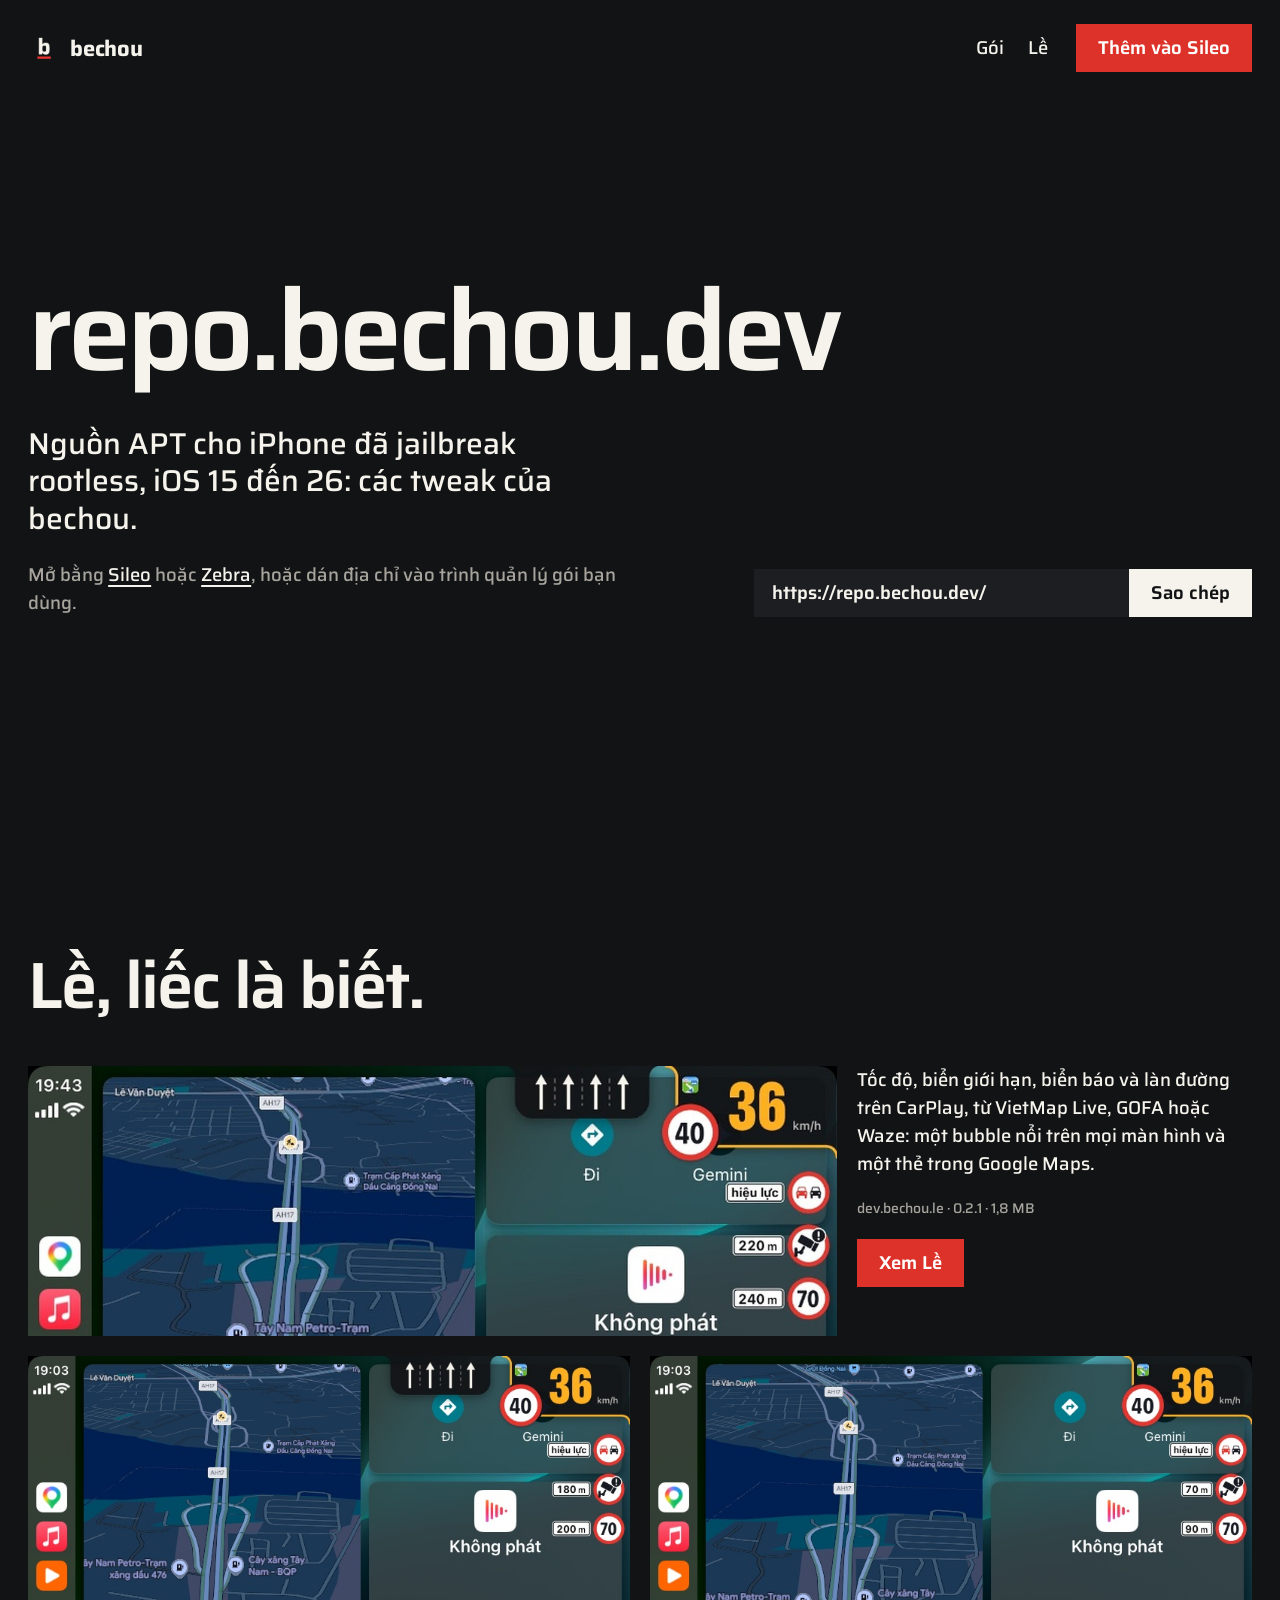
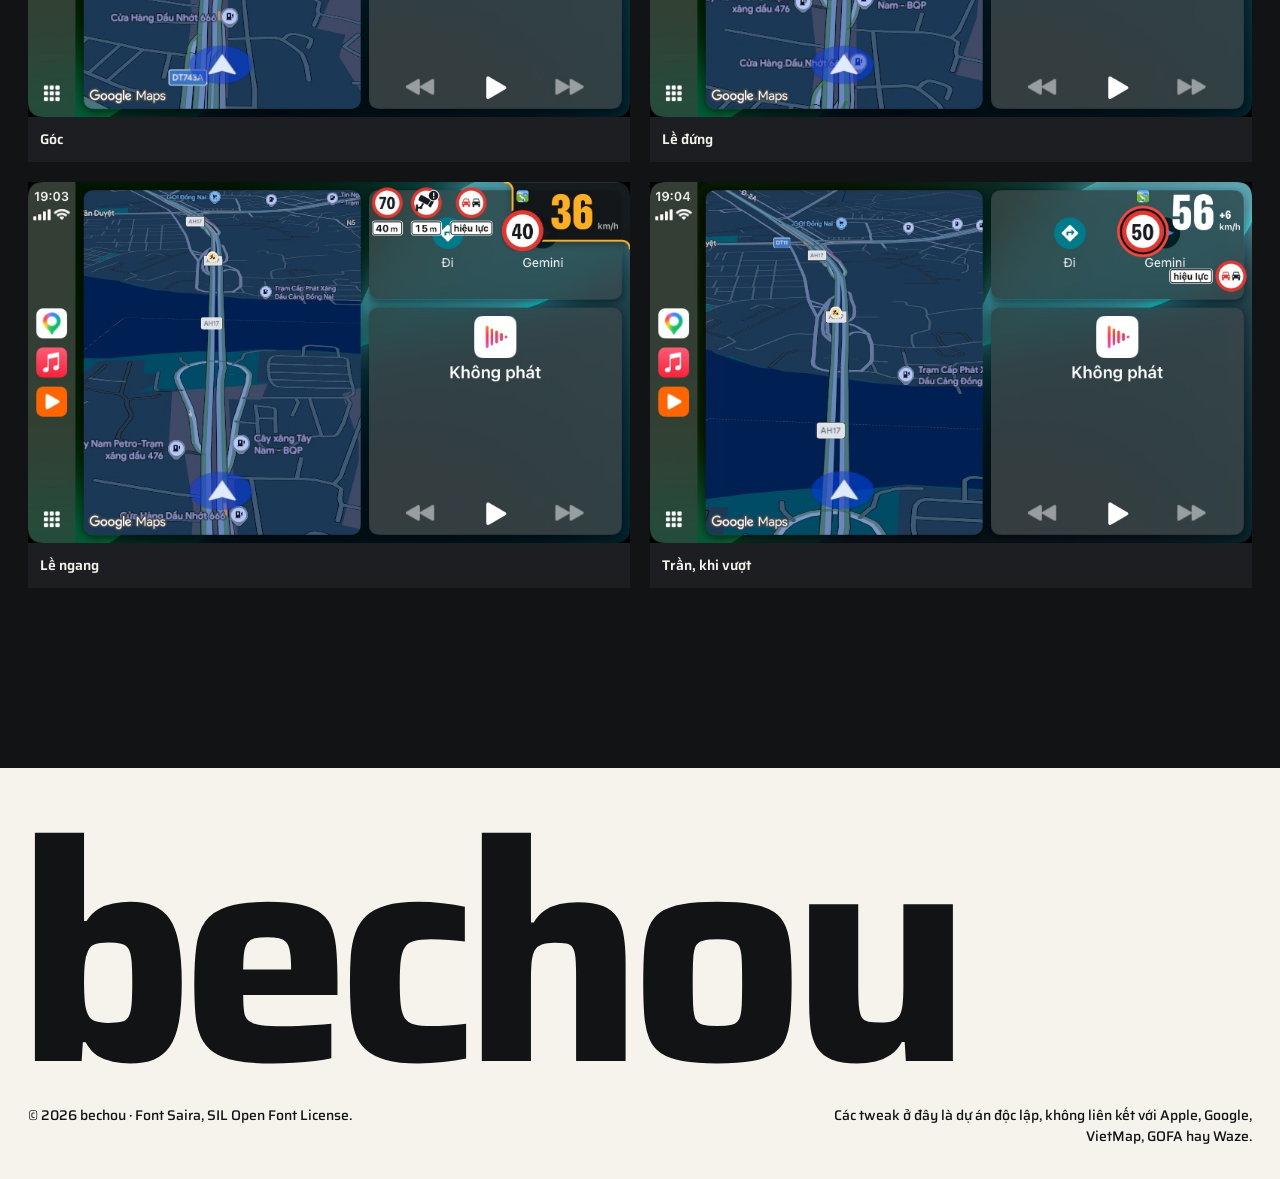
==== index.html @ 70d73064 "feat(le-traffic): redesign Lề's page around real CarPlay captures The page showed every capture at o" ====
<!doctype html>
<html lang="vi">
<head>
<meta charset="utf-8">
<meta name="viewport" content="width=device-width, initial-scale=1, viewport-fit=cover">
<title>repo.bechou.dev · tweak của bechou</title>
<meta name="description" content="Nguồn APT cho iPhone đã jailbreak (rootless, iOS 15 đến 26): các tweak của bechou, bắt đầu với Lề.">
<meta name="theme-color" content="#121315">
<meta property="og:title" content="repo.bechou.dev">
<meta property="og:description" content="Tweak của bechou cho iPhone đã jailbreak rootless.">
<meta property="og:image" content="https://repo.bechou.dev/le-traffic/media/og.jpg">
<link rel="icon" href="assets/repo-favicon.png">
<link rel="apple-touch-icon" href="CydiaIcon.png">
<link rel="stylesheet" href="assets/site.css">
<link rel="stylesheet" href="assets/home.css">
<script>document.documentElement.classList.add('js')</script>
</head>
<body>

<header class="home-hero">
  <nav class="nav" aria-label="Chính">
    <a class="wordmark" href="./"><img src="assets/repo-icon.png" alt="" width="32" height="32">bechou</a>
    <div class="nav__links">
      <a href="#goi">Gói</a>
      <a href="le-traffic/">Lề</a>
    </div>
    <a class="button" data-add-source href="sileo://source/https://repo.bechou.dev/">Thêm vào Sileo</a>
  </nav>
  <div class="home-hero__words grid">
    <h1 class="home-hero__title">repo.bechou.dev</h1>
    <p class="home-hero__lead" data-rise style="--i:1">Nguồn APT cho iPhone đã jailbreak rootless, iOS 15 đến 26: các tweak của bechou.</p>
    <div class="home-hero__source" data-ui data-rise style="--i:2">
      <span class="home-hero__url" id="source-url">https://repo.bechou.dev/</span>
      <button class="button button--quiet" type="button" data-copy="https://repo.bechou.dev/" aria-describedby="source-url">Sao chép</button>
    </div>
    <p class="home-hero__ways" data-rise style="--i:3">Mở bằng <a class="link" data-add-source href="sileo://source/https://repo.bechou.dev/">Sileo</a> hoặc <a class="link" href="zbra://sources/add/https://repo.bechou.dev/">Zebra</a>, hoặc dán địa chỉ vào trình quản lý gói bạn dùng.</p>
  </div>
</header>

<main>
  <section class="package grid" id="goi" aria-labelledby="goi-title">
    <h2 class="package__title" id="goi-title" data-rise>Lề, liếc là biết.</h2>
    <a class="package__picture" href="le-traffic/" data-rise style="--i:1">
      <img src="le-traffic/media/header.jpg" width="1500" height="500" alt="CarPlay thật với Lề cạnh Google Maps: 36 km/h ở đường giới hạn 40, làn phía trước, cấm vượt hiệu lực, camera và biển 70 phía trước.">
    </a>
    <div class="package__text" data-rise style="--i:2">
      <p>Tốc độ, biển giới hạn, biển báo và làn đường trên CarPlay, từ VietMap Live, GOFA hoặc Waze: một bubble nổi trên mọi màn hình và một thẻ trong Google Maps.</p>
      <p class="package__meta">dev.bechou.le · 0.2.1 · 1,8 MB</p>
      <a class="button" href="le-traffic/">Xem Lề</a>
    </div>
    <ul class="package__tiles">
      <li data-rise style="--i:0"><img src="le-traffic/media/shot-goc.jpg" width="800" height="480" loading="lazy" alt="CarPlay thật với bubble của Lề, góc"><span>Góc</span></li>
      <li data-rise style="--i:1"><img src="le-traffic/media/shot-le-dung.jpg" width="800" height="480" loading="lazy" alt="CarPlay thật với bubble của Lề, lề đứng"><span>Lề đứng</span></li>
      <li data-rise style="--i:2"><img src="le-traffic/media/shot-le-ngang.jpg" width="800" height="480" loading="lazy" alt="CarPlay thật với bubble của Lề, lề ngang"><span>Lề ngang</span></li>
      <li data-rise style="--i:3"><img src="le-traffic/media/shot-tran.jpg" width="800" height="480" loading="lazy" alt="CarPlay thật với bubble của Lề, trần, khi vượt"><span>Trần, khi vượt</span></li>
    </ul>
  </section>
</main>

<footer class="home-close">
  <p class="home-close__name" data-rise>bechou</p>
  <div class="home-close__legal">
    <p>© 2026 bechou · Font Saira, SIL Open Font License.</p>
    <p>Các tweak ở đây là dự án độc lập, không liên kết với Apple, Google, VietMap, GOFA hay Waze.</p>
  </div>
</footer>

<script>
(() => {
  document.querySelectorAll('[data-copy]').forEach(button => button.addEventListener('click', async () => {
    try { await navigator.clipboard.writeText(button.dataset.copy); button.textContent = 'Đã chép'; }
    catch { button.textContent = 'Chọn và chép tay'; }
    setTimeout(() => { button.textContent = 'Sao chép'; }, 1800);
  }));
  const parts = document.querySelectorAll('[data-rise]');
  if ('IntersectionObserver' in window) {
    const seen = new IntersectionObserver(entries => entries.forEach(entry => {
      if (entry.isIntersecting) { entry.target.classList.add('is-in'); seen.unobserve(entry.target); }
    }), { rootMargin: '0px 0px -8% 0px' });
    parts.forEach(part => seen.observe(part));
  } else parts.forEach(part => part.classList.add('is-in'));
  if (matchMedia('(prefers-reduced-motion: reduce)').matches)
    document.querySelectorAll('video[autoplay]').forEach(video => { video.removeAttribute('autoplay'); video.pause(); });
  const apple = /iPhone|iPad|iPod/.test(navigator.userAgent) || (navigator.platform === 'MacIntel' && navigator.maxTouchPoints > 1);
  if (!apple) document.querySelectorAll('[data-add-source]').forEach(link => { link.href = '#source-url'; });
})();
</script>
</body>
</html>
---- assets/site.css ----
/* repo.bechou.dev — Lề's identity: asphalt, road paint, Lề red; Saira (SIL OFL). */
@font-face { font-family: "Saira"; src: url("fonts/Saira-Medium.ttf") format("truetype"); font-weight: 500; font-display: swap; }
@font-face { font-family: "Saira"; src: url("fonts/Saira-SemiBold.ttf") format("truetype"); font-weight: 600; font-display: swap; }
@font-face { font-family: "Saira"; src: url("fonts/Saira-Bold.ttf") format("truetype"); font-weight: 700; font-display: swap; }

:root {
  --bg: #121315;          /* asphalt */
  --surface: #1c1e22;
  --ink: #f5f3ec;         /* road paint */
  --muted: #a6a49d;
  --accent: #dc3229;      /* Lề red, a shade deeper so white type on it reads at 4.6:1 */
  --accent-press: #c2281f;
  --accent-ink: #ffffff;
  --paint: #f5f3ec;  --paint-ink: #121315;
  --red: #e4362e;    --red-ink: #000000;
  --blue: #1c5cd6;   --blue-ink: #f5f3ec;
  --amber: #ffb020;  --amber-ink: #121315;

  --s-small: 0.875rem;                                   /* 14px */
  --s-body: clamp(1.0625rem, 1rem + 0.2vw, 1.1875rem);   /* 17–19px */
  --s-lead: clamp(1.375rem, 1rem + 1.1vw, 2.125rem);     /* 22–34px, statements */
  --s-head: clamp(2.25rem, 1.2rem + 3.6vw, 4.25rem);     /* 36–68px */
  --s-display: clamp(3.5rem, 1rem + 7.6vw, 7.75rem);     /* 56–124px */

  --margin: clamp(16px, 2.2vw, 32px);
  --gutter: 20px;
  --gap: clamp(120px, 14vw, 200px);
  --ease: cubic-bezier(.16, 1, .3, 1);
}

*, *::before, *::after { box-sizing: border-box; }
html { -webkit-text-size-adjust: 100%; scroll-behavior: smooth; }
body {
  margin: 0; background: var(--bg); color: var(--ink);
  font: 500 var(--s-body)/1.5 "Saira", system-ui, sans-serif;
  -webkit-font-smoothing: antialiased; text-rendering: optimizeLegibility;
}
img, video { display: block; max-width: 100%; }
a { color: inherit; }
h1, h2, h3, p, ol, ul, dl, dd, figure, blockquote { margin: 0; padding: 0; }
button, input { font: inherit; color: inherit; }
ol, ul { list-style: none; }
::selection { background: var(--accent); color: var(--accent-ink); }
:focus-visible { outline: 3px solid var(--amber); outline-offset: 3px; }
.sr { position: absolute; width: 1px; height: 1px; overflow: hidden; clip: rect(0 0 0 0); white-space: nowrap; }

.grid { display: grid; grid-template-columns: repeat(12, minmax(0, 1fr)); column-gap: var(--gutter); padding-inline: var(--margin); }

/* One button: square corners, one fill. */
.button {
  display: inline-flex; align-items: center; justify-content: center; min-height: 48px; padding: 0 22px;
  background: var(--accent); color: var(--accent-ink); font-weight: 600; font-size: var(--s-body);
  text-decoration: none; border: 0; border-radius: 0; cursor: pointer;
  transition: background-color .18s var(--ease), transform .18s var(--ease);
}
.button:hover { background: var(--accent-press); }
.button:active { transform: translateY(1px) scale(.985); }
.button--ink { background: var(--paint-ink); color: var(--paint); }
.button--ink:hover { background: #2a2c31; }

.link { text-decoration: underline; text-decoration-thickness: 2px; text-underline-offset: .22em; transition: color .18s var(--ease); }
.link:hover { color: var(--amber); }

/* Navigation: wordmark, three links, the action. */
.nav { position: absolute; inset: 0 0 auto 0; z-index: 3; display: flex; align-items: center; gap: 28px; padding: 24px var(--margin); }
.wordmark { display: inline-flex; align-items: center; gap: 10px; font-weight: 700; font-size: 1.375rem; text-decoration: none; letter-spacing: -0.01em; }
.wordmark img { width: 32px; height: 32px; border-radius: 8px; }
.nav__links { display: flex; gap: 24px; margin-left: auto; }
.nav__links a { text-decoration: none; font-size: var(--s-body); transition: color .18s var(--ease); }
.nav__links a:hover { color: var(--amber); }

/* Section entrances: heading, then text, then picture. Content stays visible without script. */
.js [data-rise] { opacity: 0; transform: translateY(24px); transition: opacity .7s var(--ease), transform .7s var(--ease); transition-delay: calc(var(--i, 0) * 80ms); }
.js [data-rise].is-in { opacity: 1; transform: none; }

@media (max-width: 720px) {
  .nav { gap: 16px; padding: 16px var(--margin); }
  .nav__links { display: none; }
  .nav .button { margin-left: auto; min-height: 44px; padding: 0 16px; }
}
@media (prefers-reduced-motion: reduce) {
  html { scroll-behavior: auto; }
  *, *::before, *::after { transition-duration: .01ms !important; animation-duration: .01ms !important; animation-iteration-count: 1 !important; }
  .js [data-rise] { opacity: 1; transform: none; }
}
---- assets/home.css ----
/* repo.bechou.dev's home: the source's address first, then the packages. */
.home-hero { position: relative; min-height: 86svh; display: flex; align-items: center; padding-top: 120px; }
.home-hero__words { width: 100%; row-gap: 0; }
.home-hero__title {
  grid-column: 1 / -1; font-size: var(--s-display); font-weight: 600; line-height: .95; letter-spacing: -0.035em;
  overflow-wrap: anywhere;
}
.js .home-hero__title { animation: home-rise .9s var(--ease) both; }
@keyframes home-rise { from { opacity: 0; transform: translateY(.3em); } to { opacity: 1; transform: none; } }
.home-hero__lead { grid-column: 1 / 8; margin-top: 40px; font-size: var(--s-lead); line-height: 1.25; max-width: 30ch; }
.home-hero__source {
  grid-column: 8 / 13; grid-row: 2 / 4; align-self: end; display: flex; align-items: stretch; margin-top: 40px;
  background: var(--surface);
}
.home-hero__url { flex: 1; display: flex; align-items: center; padding: 0 18px; font-weight: 600; font-size: var(--s-body); overflow-wrap: anywhere; user-select: all; }
.button--quiet { background: var(--paint); color: var(--paint-ink); }
.button--quiet:hover { background: #e3e0d6; }
.home-hero__ways { grid-column: 1 / 8; margin-top: 24px; color: var(--muted); max-width: 52ch; }
.home-hero__ways .link { color: var(--ink); }

.package { padding-block: var(--gap); row-gap: 0; }
.package__title { grid-column: 1 / -1; font-size: var(--s-head); font-weight: 600; line-height: 1; letter-spacing: -0.03em; margin-bottom: 48px; }
.package__picture { grid-column: 1 / 9; display: block; overflow: hidden; }
.package__picture img { width: 100%; height: auto; transition: transform .6s var(--ease); }
.package__picture:hover img { transform: scale(1.03); }
.package__text { grid-column: 9 / 13; display: grid; gap: 20px; align-content: start; justify-items: start; }
.package__meta { color: var(--muted); font-size: var(--s-small); }
.package__tiles { grid-column: 1 / -1; display: grid; grid-template-columns: repeat(2, minmax(0, 1fr)); gap: 20px; margin-top: 20px; }
.package__tiles img { width: 100%; height: auto; aspect-ratio: 5 / 3; object-fit: cover; }
.package__tiles li { transition: transform .25s var(--ease); }
.package__tiles li:hover { transform: translateY(-4px); }
.package__tiles span { display: block; padding: 12px; background: var(--surface); font-size: var(--s-small); font-weight: 600; }

.home-close { position: relative; overflow: hidden; background: var(--paint); color: var(--paint-ink); padding-top: 64px; }
.home-close__name { font-weight: 700; font-size: 24vw; line-height: .8; letter-spacing: -0.05em; padding-left: calc(var(--margin) - .04em); white-space: nowrap; }
.home-close__legal { display: flex; justify-content: space-between; gap: 24px; padding: 28px var(--margin) 32px; font-size: var(--s-small); }
.home-close__legal p:last-child { text-align: right; max-width: 52ch; }

@media (max-width: 860px) {
  .home-hero__lead, .home-hero__ways, .home-hero__source { grid-column: 1 / -1; }
  .home-hero__source { grid-row: auto; }
  .package__picture, .package__text { grid-column: 1 / -1; }
  .package__text { margin-top: 24px; }
  .package__tiles { grid-template-columns: 1fr; margin-top: 32px; }
}
@media (max-width: 720px) {
  .home-hero { min-height: 0; padding-block: 112px 64px; }
  .home-hero__title { font-size: 12.4vw; }
  .home-hero__lead { font-size: 1.375rem; }
  .home-hero__source { flex-direction: column; }
  .home-hero__url { padding: 14px 16px; }
  .home-close__legal { flex-direction: column; gap: 8px; }
  .home-close__legal p:last-child { text-align: left; }
}
@media (prefers-reduced-motion: reduce) { .js .home-hero__title { animation: none; } }
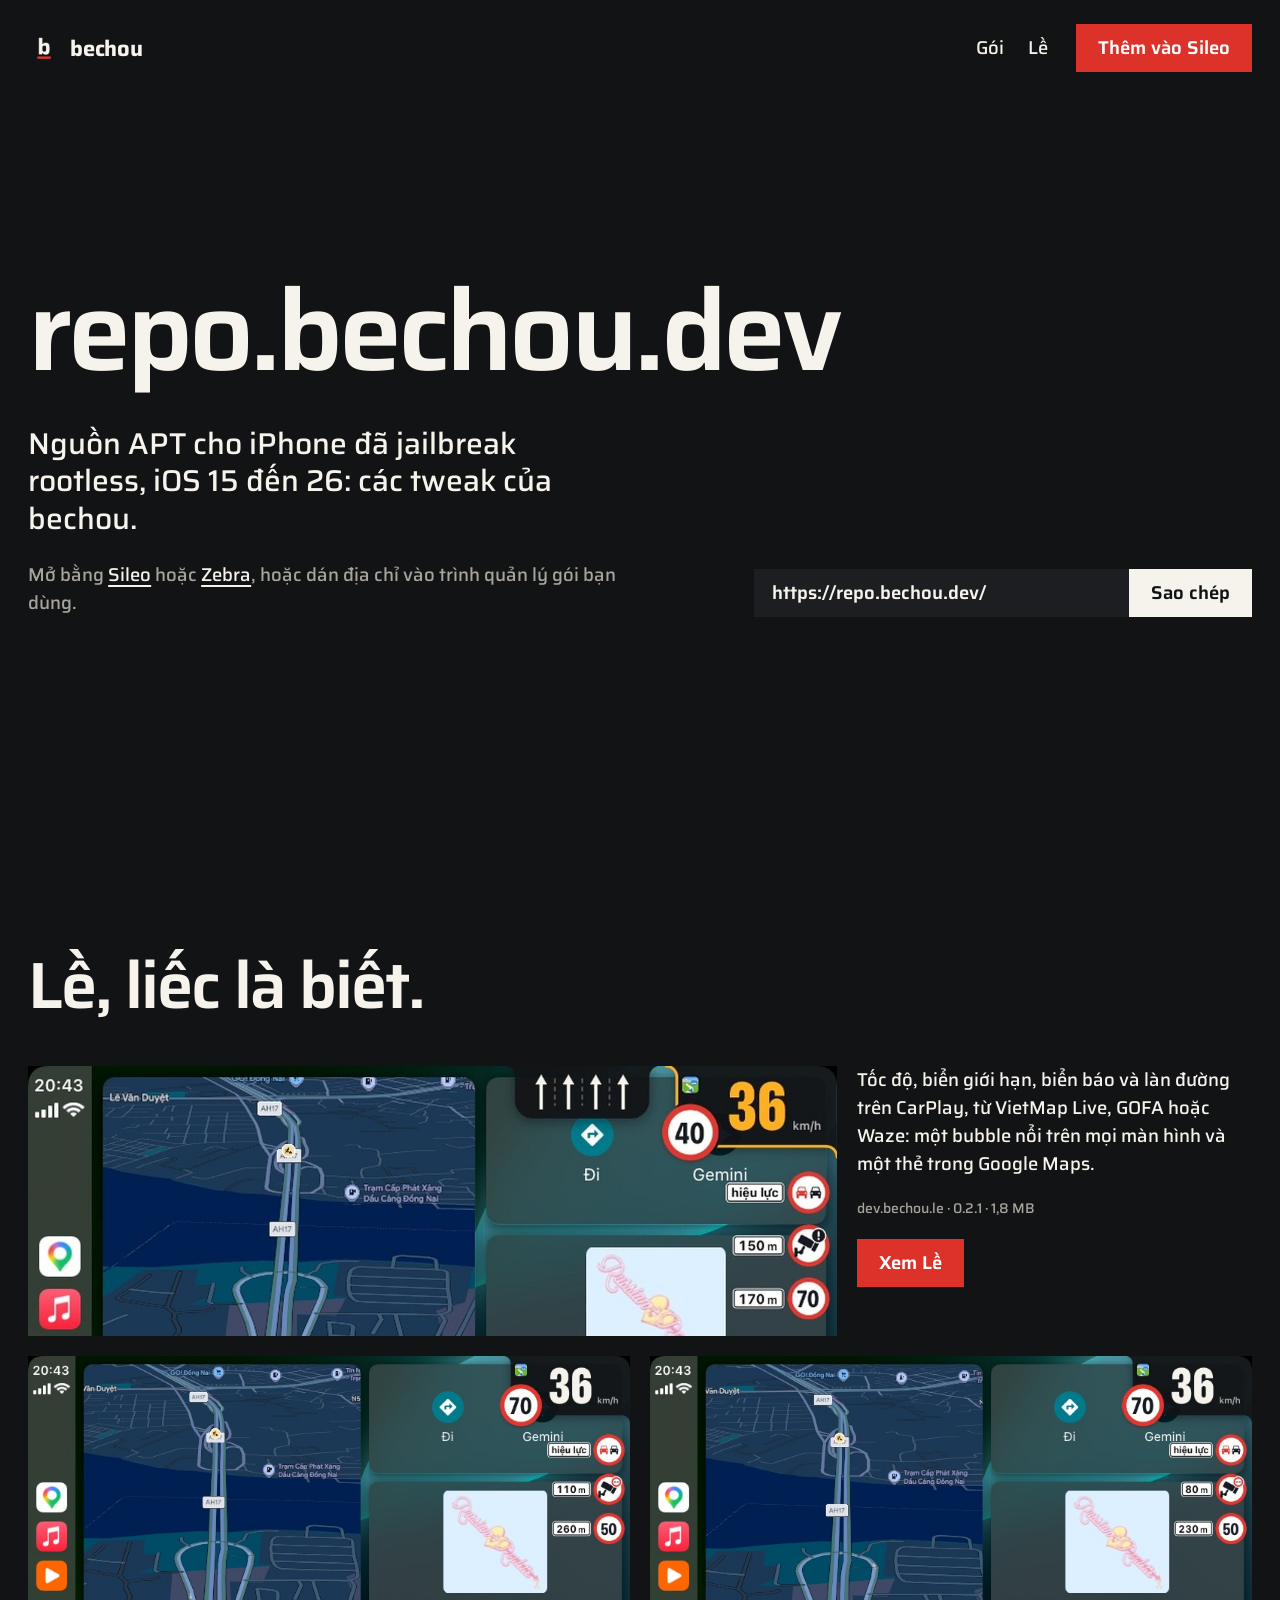
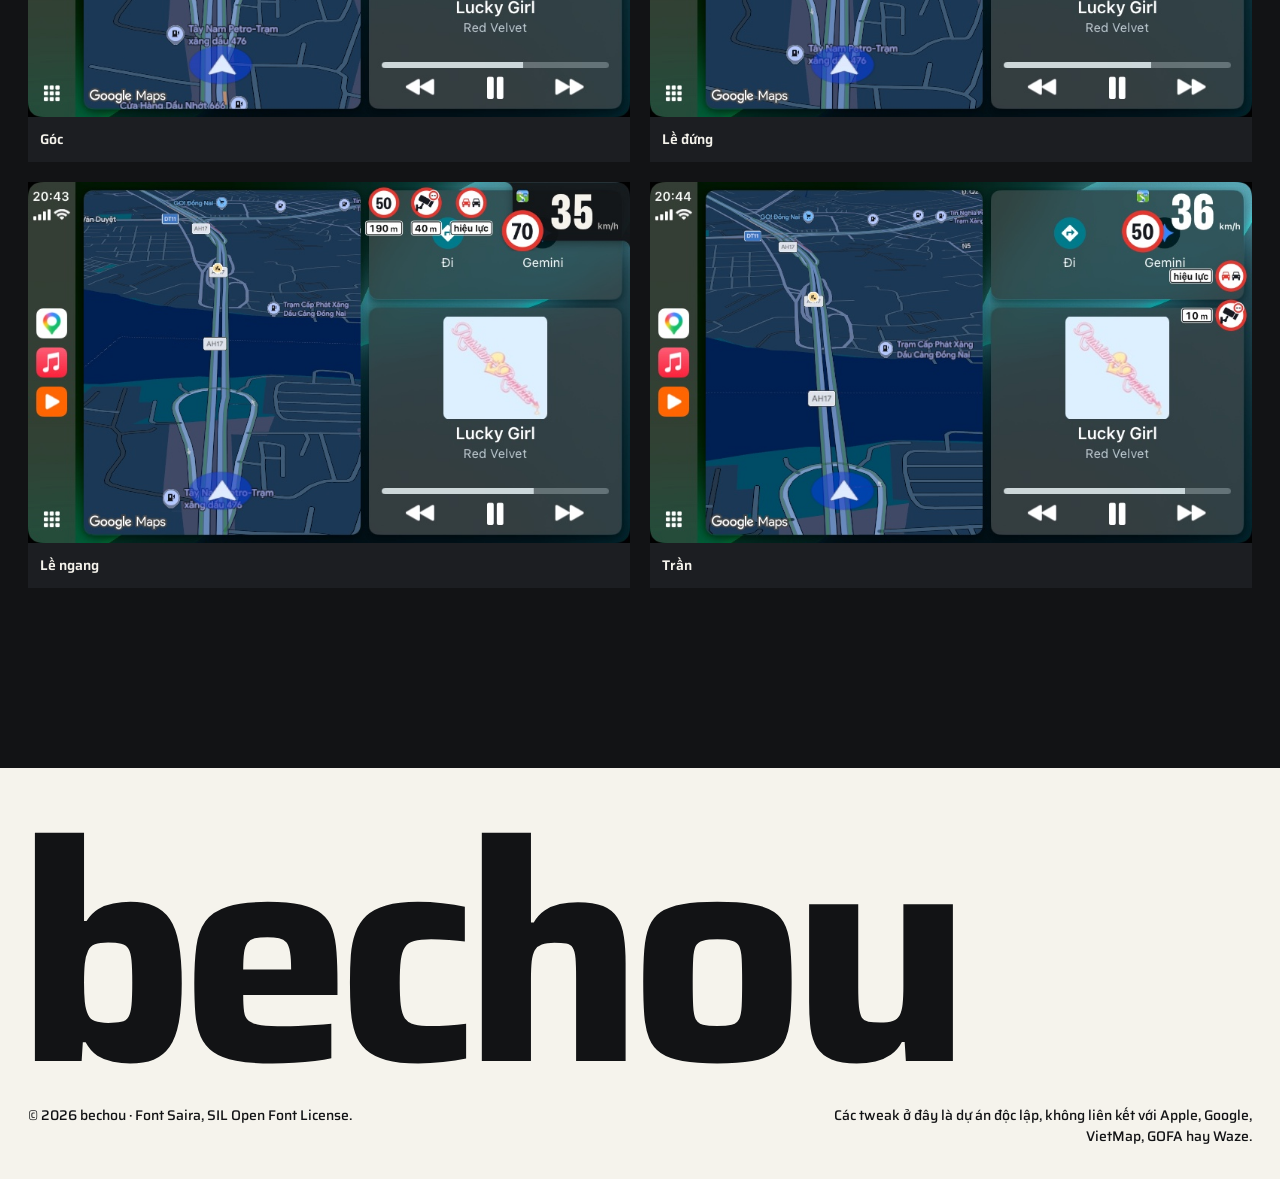
==== commit 670e467b: "feat(le-traffic): re-capture CarPlay with music playing and show the steps on an iPhone The intro cl" ====
--- a/index.html
+++ b/index.html
@@ -52,7 +52,7 @@
       <li data-rise style="--i:0"><img src="le-traffic/media/shot-goc.jpg" width="800" height="480" loading="lazy" alt="CarPlay thật với bubble của Lề, góc"><span>Góc</span></li>
       <li data-rise style="--i:1"><img src="le-traffic/media/shot-le-dung.jpg" width="800" height="480" loading="lazy" alt="CarPlay thật với bubble của Lề, lề đứng"><span>Lề đứng</span></li>
       <li data-rise style="--i:2"><img src="le-traffic/media/shot-le-ngang.jpg" width="800" height="480" loading="lazy" alt="CarPlay thật với bubble của Lề, lề ngang"><span>Lề ngang</span></li>
-      <li data-rise style="--i:3"><img src="le-traffic/media/shot-tran.jpg" width="800" height="480" loading="lazy" alt="CarPlay thật với bubble của Lề, trần, khi vượt"><span>Trần, khi vượt</span></li>
+      <li data-rise style="--i:3"><img src="le-traffic/media/shot-tran.jpg" width="800" height="480" loading="lazy" alt="CarPlay thật với bubble của Lề, chất liệu trần"><span>Trần</span></li>
     </ul>
   </section>
 </main>
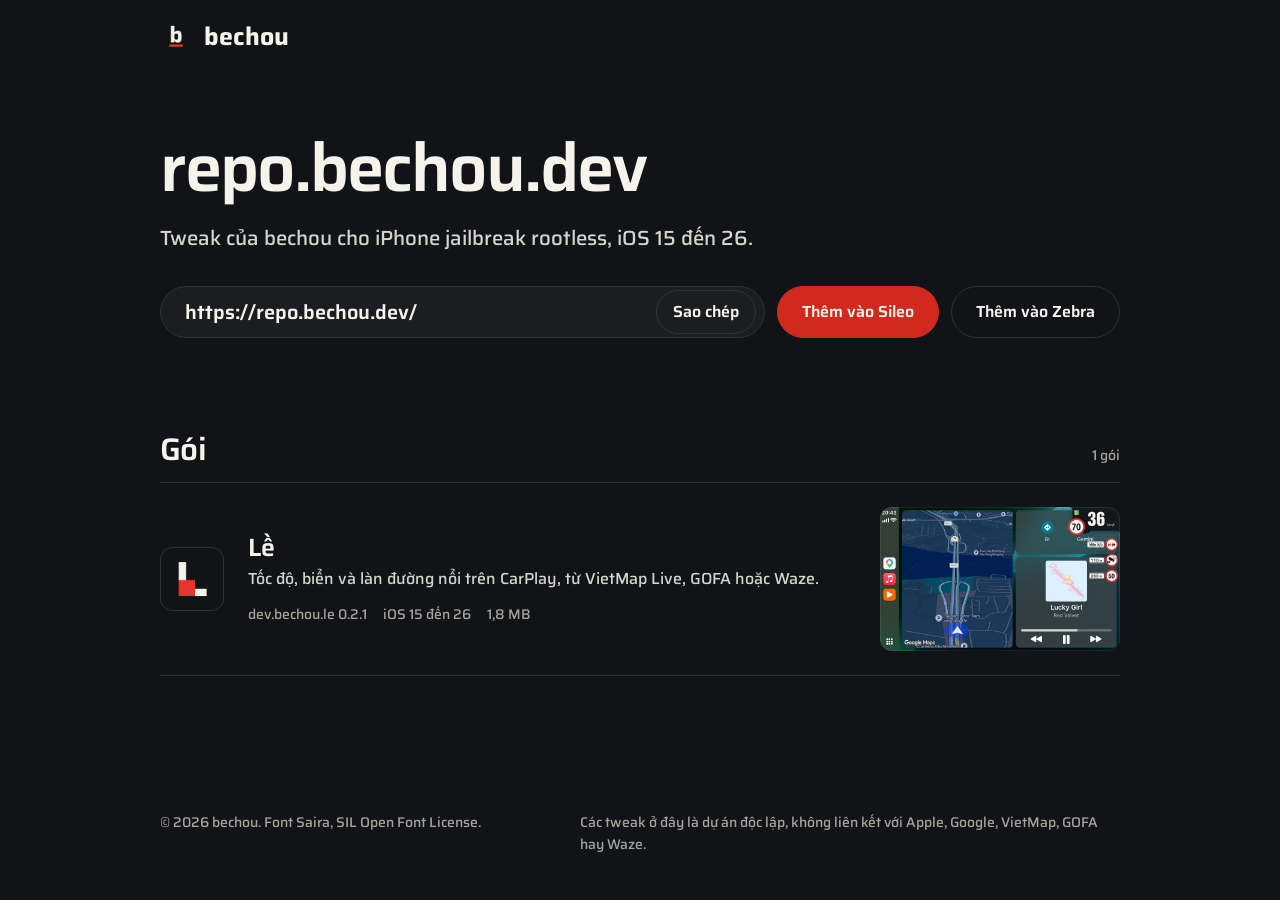
==== commit 5354a8ea: "feat(home): a compact repository page with one row per package The home now fits one screen: the sou" ====
--- a/index.html
+++ b/index.html
@@ -3,64 +3,72 @@
 <head>
 <meta charset="utf-8">
 <meta name="viewport" content="width=device-width, initial-scale=1, viewport-fit=cover">
-<title>repo.bechou.dev · tweak của bechou</title>
+<title>repo.bechou.dev: tweak của bechou</title>
 <meta name="description" content="Nguồn APT cho iPhone đã jailbreak (rootless, iOS 15 đến 26): các tweak của bechou, bắt đầu với Lề.">
-<meta name="theme-color" content="#121315">
+<meta name="theme-color" content="#111317">
 <meta property="og:title" content="repo.bechou.dev">
 <meta property="og:description" content="Tweak của bechou cho iPhone đã jailbreak rootless.">
-<meta property="og:image" content="https://repo.bechou.dev/le-traffic/media/og.jpg">
+<meta property="og:image" content="https://repo.bechou.dev/assets/og.jpg">
+<meta property="og:url" content="https://repo.bechou.dev/">
 <link rel="icon" href="assets/repo-favicon.png">
 <link rel="apple-touch-icon" href="CydiaIcon.png">
-<link rel="stylesheet" href="assets/site.css">
+<link rel="preload" href="assets/fonts/Saira-SemiBold.ttf" as="font" type="font/ttf" crossorigin>
 <link rel="stylesheet" href="assets/home.css">
 <script>document.documentElement.classList.add('js')</script>
 </head>
-<body>
+<body class="home">
+<a class="skip" href="#goi">Bỏ qua tới danh sách gói</a>
 
-<header class="home-hero">
-  <nav class="nav" aria-label="Chính">
+<header class="top">
+  <div class="container">
     <a class="wordmark" href="./"><img src="assets/repo-icon.png" alt="" width="32" height="32">bechou</a>
-    <div class="nav__links">
-      <a href="#goi">Gói</a>
-      <a href="le-traffic/">Lề</a>
-    </div>
-    <a class="button" data-add-source href="sileo://source/https://repo.bechou.dev/">Thêm vào Sileo</a>
-  </nav>
-  <div class="home-hero__words grid">
-    <h1 class="home-hero__title">repo.bechou.dev</h1>
-    <p class="home-hero__lead" data-rise style="--i:1">Nguồn APT cho iPhone đã jailbreak rootless, iOS 15 đến 26: các tweak của bechou.</p>
-    <div class="home-hero__source" data-ui data-rise style="--i:2">
-      <span class="home-hero__url" id="source-url">https://repo.bechou.dev/</span>
-      <button class="button button--quiet" type="button" data-copy="https://repo.bechou.dev/" aria-describedby="source-url">Sao chép</button>
-    </div>
-    <p class="home-hero__ways" data-rise style="--i:3">Mở bằng <a class="link" data-add-source href="sileo://source/https://repo.bechou.dev/">Sileo</a> hoặc <a class="link" href="zbra://sources/add/https://repo.bechou.dev/">Zebra</a>, hoặc dán địa chỉ vào trình quản lý gói bạn dùng.</p>
   </div>
 </header>
 
 <main>
-  <section class="package grid" id="goi" aria-labelledby="goi-title">
-    <h2 class="package__title" id="goi-title" data-rise>Lề, liếc là biết.</h2>
-    <a class="package__picture" href="le-traffic/" data-rise style="--i:1">
-      <img src="le-traffic/media/header.jpg" width="1500" height="500" alt="CarPlay thật với Lề cạnh Google Maps: 36 km/h ở đường giới hạn 40, làn phía trước, cấm vượt hiệu lực, camera và biển 70 phía trước.">
-    </a>
-    <div class="package__text" data-rise style="--i:2">
-      <p>Tốc độ, biển giới hạn, biển báo và làn đường trên CarPlay, từ VietMap Live, GOFA hoặc Waze: một bubble nổi trên mọi màn hình và một thẻ trong Google Maps.</p>
-      <p class="package__meta">dev.bechou.le · 0.2.1 · 1,8 MB</p>
-      <a class="button" href="le-traffic/">Xem Lề</a>
+  <section class="source container" aria-labelledby="source-title">
+    <h1 id="source-title">repo.bechou.dev</h1>
+    <p class="lead">Tweak của bechou cho iPhone jailbreak rootless, iOS 15 đến 26.</p>
+    <div class="address" id="nguon">
+      <div class="address__url">
+        <code id="source-url">https://repo.bechou.dev/</code>
+        <button class="btn btn--quiet" type="button" data-copy="https://repo.bechou.dev/" aria-describedby="source-url">Sao chép</button>
+      </div>
+      <div class="address__add">
+        <a class="btn" data-add-source href="sileo://source/https://repo.bechou.dev/">Thêm vào Sileo</a>
+        <a class="btn btn--quiet" data-add-source href="zbra://sources/add/https://repo.bechou.dev/">Thêm vào Zebra</a>
+      </div>
     </div>
-    <ul class="package__tiles">
-      <li data-rise style="--i:0"><img src="le-traffic/media/shot-goc.jpg" width="800" height="480" loading="lazy" alt="CarPlay thật với bubble của Lề, góc"><span>Góc</span></li>
-      <li data-rise style="--i:1"><img src="le-traffic/media/shot-le-dung.jpg" width="800" height="480" loading="lazy" alt="CarPlay thật với bubble của Lề, lề đứng"><span>Lề đứng</span></li>
-      <li data-rise style="--i:2"><img src="le-traffic/media/shot-le-ngang.jpg" width="800" height="480" loading="lazy" alt="CarPlay thật với bubble của Lề, lề ngang"><span>Lề ngang</span></li>
-      <li data-rise style="--i:3"><img src="le-traffic/media/shot-tran.jpg" width="800" height="480" loading="lazy" alt="CarPlay thật với bubble của Lề, chất liệu trần"><span>Trần</span></li>
+  </section>
+
+  <section class="packages container" id="goi" aria-labelledby="goi-title">
+    <div class="packages__head">
+      <h2 id="goi-title">Gói</h2>
+      <p class="packages__count">1 gói</p>
+    </div>
+    <ul class="pkg-list">
+      <li class="pkg">
+        <a class="pkg__link" href="le-traffic/">
+          <img class="pkg__icon" src="le-traffic/media/icon.png" alt="" width="64" height="64">
+          <div class="pkg__text">
+            <h3 class="pkg__name">Lề</h3>
+            <p class="pkg__line">Tốc độ, biển và làn đường nổi trên CarPlay, từ VietMap Live, GOFA hoặc Waze.</p>
+            <ul class="pkg__meta">
+              <li>dev.bechou.le 0.2.1</li>
+              <li>iOS 15 đến 26</li>
+              <li>1,8 MB</li>
+            </ul>
+          </div>
+          <img class="pkg__shot" src="le-traffic/media/shot-goc.jpg" width="800" height="480" loading="lazy" alt="CarPlay thật với Lề cạnh Google Maps: 36 km/h ở đường 70, cấm vượt hiệu lực, camera và biển 50 phía trước.">
+        </a>
+      </li>
     </ul>
   </section>
 </main>
 
-<footer class="home-close">
-  <p class="home-close__name" data-rise>bechou</p>
-  <div class="home-close__legal">
-    <p>© 2026 bechou · Font Saira, SIL Open Font License.</p>
+<footer class="foot">
+  <div class="container">
+    <p>© 2026 bechou. Font Saira, SIL Open Font License.</p>
     <p>Các tweak ở đây là dự án độc lập, không liên kết với Apple, Google, VietMap, GOFA hay Waze.</p>
   </div>
 </footer>
@@ -72,17 +80,9 @@
     catch { button.textContent = 'Chọn và chép tay'; }
     setTimeout(() => { button.textContent = 'Sao chép'; }, 1800);
   }));
-  const parts = document.querySelectorAll('[data-rise]');
-  if ('IntersectionObserver' in window) {
-    const seen = new IntersectionObserver(entries => entries.forEach(entry => {
-      if (entry.isIntersecting) { entry.target.classList.add('is-in'); seen.unobserve(entry.target); }
-    }), { rootMargin: '0px 0px -8% 0px' });
-    parts.forEach(part => seen.observe(part));
-  } else parts.forEach(part => part.classList.add('is-in'));
-  if (matchMedia('(prefers-reduced-motion: reduce)').matches)
-    document.querySelectorAll('video[autoplay]').forEach(video => { video.removeAttribute('autoplay'); video.pause(); });
+  // Sileo and Zebra open their links only on an iPhone or iPad; elsewhere the link points at the address.
   const apple = /iPhone|iPad|iPod/.test(navigator.userAgent) || (navigator.platform === 'MacIntel' && navigator.maxTouchPoints > 1);
-  if (!apple) document.querySelectorAll('[data-add-source]').forEach(link => { link.href = '#source-url'; });
+  if (!apple) document.querySelectorAll('[data-add-source]').forEach(link => { link.href = '#nguon'; });
 })();
 </script>
 </body>
--- a/assets/home.css
+++ b/assets/home.css
@@ -1,55 +1,89 @@
-/* repo.bechou.dev's home: the source's address first, then the packages. */
-.home-hero { position: relative; min-height: 86svh; display: flex; align-items: center; padding-top: 120px; }
-.home-hero__words { width: 100%; row-gap: 0; }
-.home-hero__title {
-  grid-column: 1 / -1; font-size: var(--s-display); font-weight: 600; line-height: .95; letter-spacing: -0.035em;
-  overflow-wrap: anywhere;
+/* repo.bechou.dev's home: the source's address and how to add it, then one row per package.
+ * A new package is one more <li class="pkg"> in index.html; nothing here needs to change. */
+@import url("./tokens.css");
+@import url("./base.css");
+
+body { font-weight: 500; }
+h1, h2, h3 { color: var(--color-ink); }
+.home { --container: 68rem; }
+
+/* Controls: one filled primary, a quiet secondary, all eight states. */
+.btn {
+  display: inline-flex; align-items: center; justify-content: center; min-height: 48px; padding: 0 var(--space-lg);
+  border: 1px solid var(--color-accent); border-radius: var(--radius-pill); background: var(--color-accent); color: var(--color-accent-ink);
+  font: 600 var(--text-md)/1 var(--font-body); white-space: nowrap; text-decoration: none; cursor: pointer;
+  transition: background-color var(--dur-short) var(--ease-out), transform var(--dur-micro) var(--ease-out);
 }
-.js .home-hero__title { animation: home-rise .9s var(--ease) both; }
-@keyframes home-rise { from { opacity: 0; transform: translateY(.3em); } to { opacity: 1; transform: none; } }
-.home-hero__lead { grid-column: 1 / 8; margin-top: 40px; font-size: var(--s-lead); line-height: 1.25; max-width: 30ch; }
-.home-hero__source {
-  grid-column: 8 / 13; grid-row: 2 / 4; align-self: end; display: flex; align-items: stretch; margin-top: 40px;
-  background: var(--surface);
+.btn:hover { background: var(--color-accent-2); }
+.btn:active { transform: translateY(1px); }
+.btn:focus-visible { outline: 2px solid var(--color-focus); outline-offset: 2px; }
+.btn--quiet { background: transparent; color: var(--color-ink); border-color: var(--color-rule); }
+.btn--quiet:hover { background: var(--color-paper-2); }
+.link { color: var(--color-ink); text-decoration: underline; text-decoration-thickness: 1px; text-underline-offset: 0.18em; transition: color var(--dur-short) var(--ease-out); }
+.link:hover { color: var(--color-ink-2); }
+.link:focus-visible { outline: 2px solid var(--color-focus); outline-offset: 2px; }
+.skip { position: absolute; left: var(--space-md); top: calc(-1 * var(--space-3xl)); z-index: var(--z-toast); padding: var(--space-xs) var(--space-md); background: var(--color-ink); color: var(--color-paper); }
+.skip:focus-visible { top: var(--space-md); }
+
+/* Top: the mark alone. */
+.top .container { display: flex; align-items: center; min-height: 72px; }
+.wordmark { display: inline-flex; align-items: center; gap: var(--space-sm); font: 700 var(--text-xl)/1 var(--font-display); text-decoration: none; color: var(--color-ink); }
+.wordmark img { width: 32px; height: 32px; border-radius: var(--space-xs); }
+.wordmark:focus-visible { outline: 2px solid var(--color-focus); outline-offset: 4px; }
+
+/* The source: its name, one sentence, the address to copy and the two package managers. */
+.source { padding-block: var(--space-2xl) var(--space-3xl); display: grid; gap: var(--space-lg); justify-items: start; }
+.source h1 { font-size: clamp(2.5rem, 4vw + 1rem, 4.5rem); line-height: 0.95; letter-spacing: -0.03em; max-width: none; }
+.source .lead { color: var(--color-ink-2); }
+.address { display: flex; flex-wrap: wrap; align-items: stretch; gap: var(--space-sm); width: 100%; margin-top: var(--space-xs); }
+.address__url {
+  flex: 1 1 18rem; display: flex; align-items: center; justify-content: space-between; gap: var(--space-sm); min-height: 52px;
+  padding: 0 var(--space-xs) 0 var(--space-lg); border: 1px solid var(--color-rule); border-radius: var(--radius-pill); background: var(--color-paper-2);
 }
-.home-hero__url { flex: 1; display: flex; align-items: center; padding: 0 18px; font-weight: 600; font-size: var(--s-body); overflow-wrap: anywhere; user-select: all; }
-.button--quiet { background: var(--paint); color: var(--paint-ink); }
-.button--quiet:hover { background: #e3e0d6; }
-.home-hero__ways { grid-column: 1 / 8; margin-top: 24px; color: var(--muted); max-width: 52ch; }
-.home-hero__ways .link { color: var(--ink); }
+.address__url code { font: 600 var(--text-lg)/1 var(--font-body); color: var(--color-ink); overflow-wrap: anywhere; user-select: all; }
+.address__url .btn { min-height: 44px; padding: 0 var(--space-md); }
+.address__add { display: flex; flex-wrap: wrap; gap: var(--space-sm); }
+.address__add .btn { min-height: 52px; }
 
-.package { padding-block: var(--gap); row-gap: 0; }
-.package__title { grid-column: 1 / -1; font-size: var(--s-head); font-weight: 600; line-height: 1; letter-spacing: -0.03em; margin-bottom: 48px; }
-.package__picture { grid-column: 1 / 9; display: block; overflow: hidden; }
-.package__picture img { width: 100%; height: auto; transition: transform .6s var(--ease); }
-.package__picture:hover img { transform: scale(1.03); }
-.package__text { grid-column: 9 / 13; display: grid; gap: 20px; align-content: start; justify-items: start; }
-.package__meta { color: var(--muted); font-size: var(--s-small); }
-.package__tiles { grid-column: 1 / -1; display: grid; grid-template-columns: repeat(2, minmax(0, 1fr)); gap: 20px; margin-top: 20px; }
-.package__tiles img { width: 100%; height: auto; aspect-ratio: 5 / 3; object-fit: cover; }
-.package__tiles li { transition: transform .25s var(--ease); }
-.package__tiles li:hover { transform: translateY(-4px); }
-.package__tiles span { display: block; padding: 12px; background: var(--surface); font-size: var(--s-small); font-weight: 600; }
+/* Packages: one row each, the whole row a link to the package's page. */
+.packages { padding-bottom: var(--space-3xl); }
+.packages__head { display: flex; align-items: baseline; justify-content: space-between; gap: var(--space-md); padding-bottom: var(--space-md); border-bottom: 1px solid var(--color-rule); }
+.packages__head h2 { font-size: var(--text-2xl); }
+.packages__count { color: var(--color-muted); font-size: var(--text-sm); }
+.pkg-list { list-style: none; margin: 0; padding: 0; }
+.pkg { border-bottom: 1px solid var(--color-rule); }
+.pkg__link {
+  display: grid; grid-template-columns: 64px minmax(0, 1fr) minmax(0, 15rem); align-items: center; gap: var(--space-lg);
+  padding-block: var(--space-lg); color: inherit; text-decoration: none; border-radius: var(--radius-card);
+  transition: background-color var(--dur-short) var(--ease-out);
+}
+.pkg__link:hover { background: var(--color-paper-2); }
+.pkg__link:active { background: var(--color-paper-3); }
+.pkg__link:focus-visible { outline: 2px solid var(--color-focus); outline-offset: 2px; }
+.pkg__icon { width: 64px; height: 64px; border-radius: var(--radius-card); outline: 1px solid color-mix(in oklab, var(--color-ink) 14%, transparent); outline-offset: -1px; }
+.pkg__text { display: grid; gap: var(--space-2xs); }
+.pkg__name { font-size: var(--text-xl); }
+.pkg__line { color: var(--color-ink-2); }
+.pkg__meta { display: flex; flex-wrap: wrap; gap: var(--space-2xs) var(--space-md); margin: var(--space-xs) 0 0; padding: 0; list-style: none; color: var(--color-muted); font-size: var(--text-sm); }
+.pkg__shot { width: 100%; height: auto; aspect-ratio: 5 / 3; border-radius: var(--radius-card); outline: 1px solid color-mix(in oklab, var(--color-ink) 8%, transparent); outline-offset: -1px; }
 
-.home-close { position: relative; overflow: hidden; background: var(--paint); color: var(--paint-ink); padding-top: 64px; }
-.home-close__name { font-weight: 700; font-size: 24vw; line-height: .8; letter-spacing: -0.05em; padding-left: calc(var(--margin) - .04em); white-space: nowrap; }
-.home-close__legal { display: flex; justify-content: space-between; gap: 24px; padding: 28px var(--margin) 32px; font-size: var(--s-small); }
-.home-close__legal p:last-child { text-align: right; max-width: 52ch; }
+/* Foot: the legal lines. */
+.foot { padding-block: var(--space-xl); color: var(--color-muted); font-size: var(--text-sm); }
+.foot .container { display: flex; flex-wrap: wrap; justify-content: space-between; gap: var(--space-xs) var(--space-xl); }
+.foot p { max-width: 60ch; }
 
-@media (max-width: 860px) {
-  .home-hero__lead, .home-hero__ways, .home-hero__source { grid-column: 1 / -1; }
-  .home-hero__source { grid-row: auto; }
-  .package__picture, .package__text { grid-column: 1 / -1; }
-  .package__text { margin-top: 24px; }
-  .package__tiles { grid-template-columns: 1fr; margin-top: 32px; }
+@media (min-width: 60rem) {
+  .pkg__link { padding-inline: var(--space-md); margin-inline: calc(-1 * var(--space-md)); }
 }
-@media (max-width: 720px) {
-  .home-hero { min-height: 0; padding-block: 112px 64px; }
-  .home-hero__title { font-size: 12.4vw; }
-  .home-hero__lead { font-size: 1.375rem; }
-  .home-hero__source { flex-direction: column; }
-  .home-hero__url { padding: 14px 16px; }
-  .home-close__legal { flex-direction: column; gap: 8px; }
-  .home-close__legal p:last-child { text-align: left; }
+@media (max-width: 40rem) {
+  .source { padding-block: var(--space-lg) var(--space-2xl); }
+  .address__url code { font-size: var(--text-md); white-space: nowrap; }
+  .address__add, .address__add .btn { width: 100%; }
+  .address__add .btn { flex: 1 1 0; }
+  .pkg__link { grid-template-columns: 56px minmax(0, 1fr); gap: var(--space-md); }
+  .pkg__icon { width: 56px; height: 56px; }
+  .pkg__shot { grid-column: 1 / -1; }
 }
-@media (prefers-reduced-motion: reduce) { .js .home-hero__title { animation: none; } }
+@media (prefers-reduced-motion: reduce) {
+  .btn, .link, .pkg__link { transition: none; }
+}
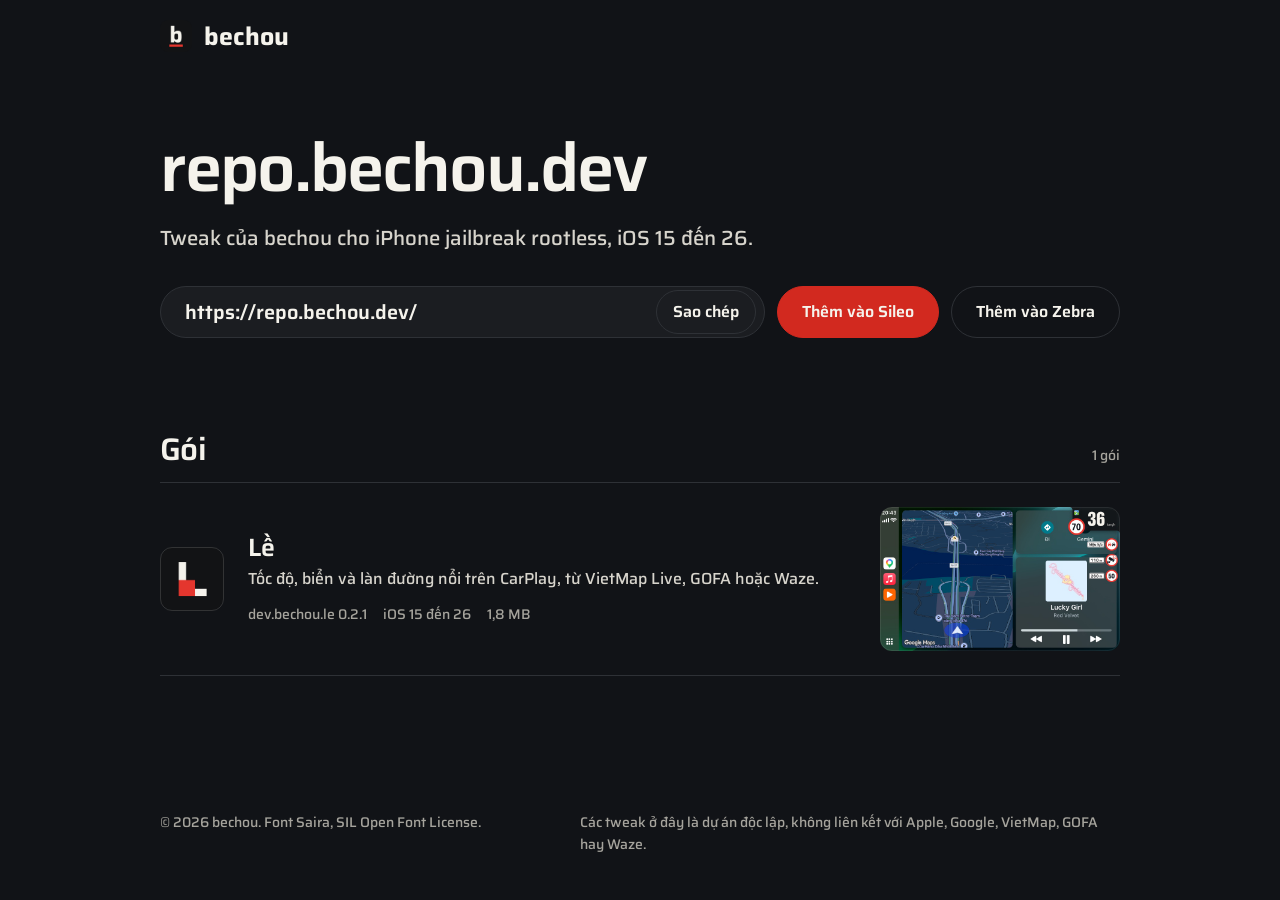
==== commit 987deed6: "feat(downloads): count package downloads on Cloudflare Pages and show them" ====
--- a/index.html
+++ b/index.html
@@ -57,6 +57,7 @@
               <li>dev.bechou.le 0.2.1</li>
               <li>iOS 15 đến 26</li>
               <li>1,8 MB</li>
+              <li data-downloads="dev.bechou.le" hidden></li>
             </ul>
           </div>
           <img class="pkg__shot" src="le-traffic/media/shot-goc.jpg" width="800" height="480" loading="lazy" alt="CarPlay thật với Lề cạnh Google Maps: 36 km/h ở đường 70, cấm vượt hiệu lực, camera và biển 50 phía trước.">
@@ -73,6 +74,7 @@
   </div>
 </footer>
 
+<script src="assets/downloads.js" defer></script>
 <script>
 (() => {
   document.querySelectorAll('[data-copy]').forEach(button => button.addEventListener('click', async () => {
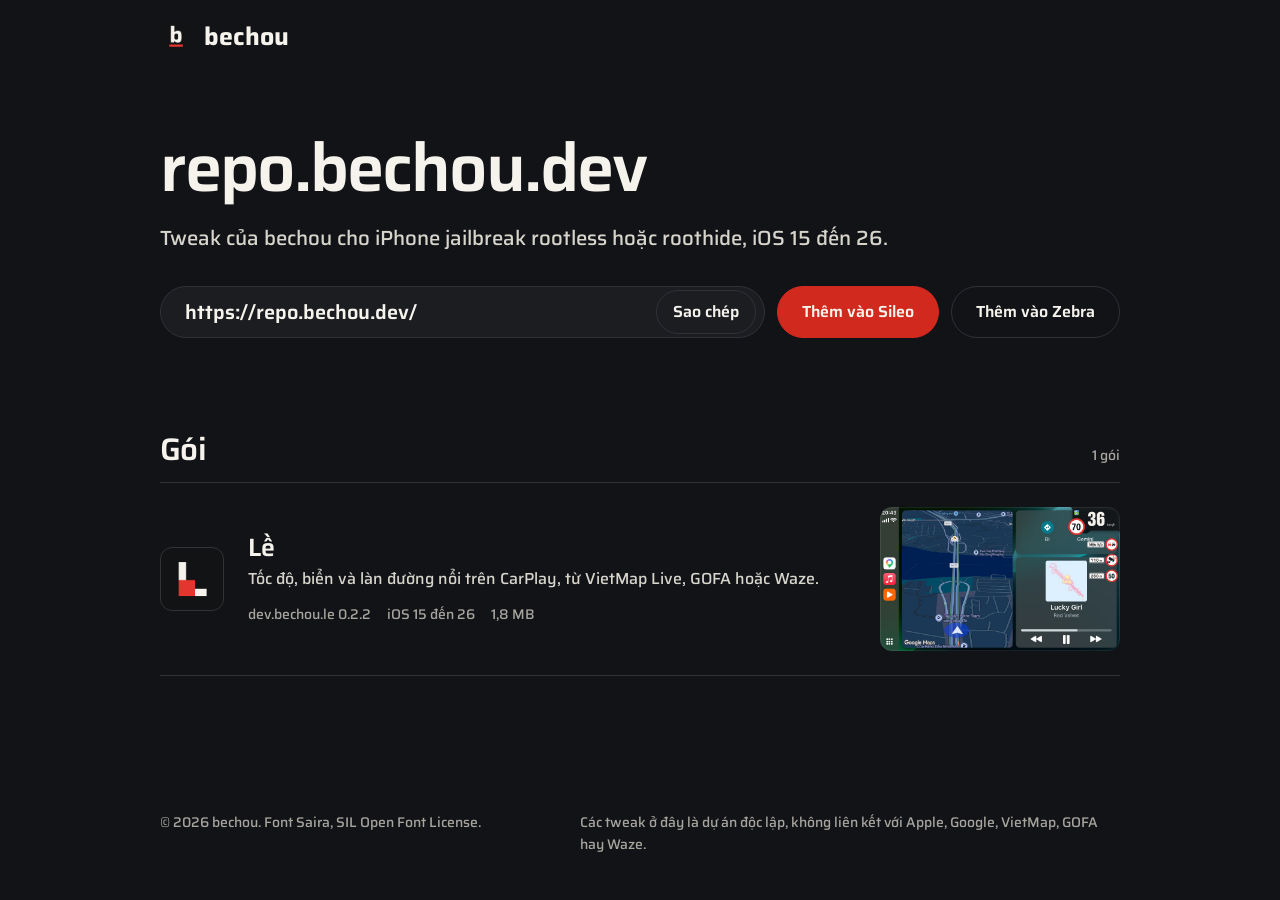
==== commit 6d1251a4: "feat(le): publish Lề 0.2.2 with a roothide build Adds the rootless and roothide (iphoneos-arm64e) pa" ====
--- a/index.html
+++ b/index.html
@@ -4,10 +4,10 @@
 <meta charset="utf-8">
 <meta name="viewport" content="width=device-width, initial-scale=1, viewport-fit=cover">
 <title>repo.bechou.dev: tweak của bechou</title>
-<meta name="description" content="Nguồn APT cho iPhone đã jailbreak (rootless, iOS 15 đến 26): các tweak của bechou, bắt đầu với Lề.">
+<meta name="description" content="Nguồn APT cho iPhone đã jailbreak (rootless hoặc roothide, iOS 15 đến 26): các tweak của bechou, bắt đầu với Lề.">
 <meta name="theme-color" content="#111317">
 <meta property="og:title" content="repo.bechou.dev">
-<meta property="og:description" content="Tweak của bechou cho iPhone đã jailbreak rootless.">
+<meta property="og:description" content="Tweak của bechou cho iPhone đã jailbreak rootless hoặc roothide.">
 <meta property="og:image" content="https://repo.bechou.dev/assets/og.jpg">
 <meta property="og:url" content="https://repo.bechou.dev/">
 <link rel="icon" href="assets/repo-favicon.png">
@@ -28,7 +28,7 @@
 <main>
   <section class="source container" aria-labelledby="source-title">
     <h1 id="source-title">repo.bechou.dev</h1>
-    <p class="lead">Tweak của bechou cho iPhone jailbreak rootless, iOS 15 đến 26.</p>
+    <p class="lead">Tweak của bechou cho iPhone jailbreak rootless hoặc roothide, iOS 15 đến 26.</p>
     <div class="address" id="nguon">
       <div class="address__url">
         <code id="source-url">https://repo.bechou.dev/</code>
@@ -54,7 +54,7 @@
             <h3 class="pkg__name">Lề</h3>
             <p class="pkg__line">Tốc độ, biển và làn đường nổi trên CarPlay, từ VietMap Live, GOFA hoặc Waze.</p>
             <ul class="pkg__meta">
-              <li>dev.bechou.le 0.2.1</li>
+              <li>dev.bechou.le 0.2.2</li>
               <li>iOS 15 đến 26</li>
               <li>1,8 MB</li>
               <li data-downloads="dev.bechou.le" hidden></li>
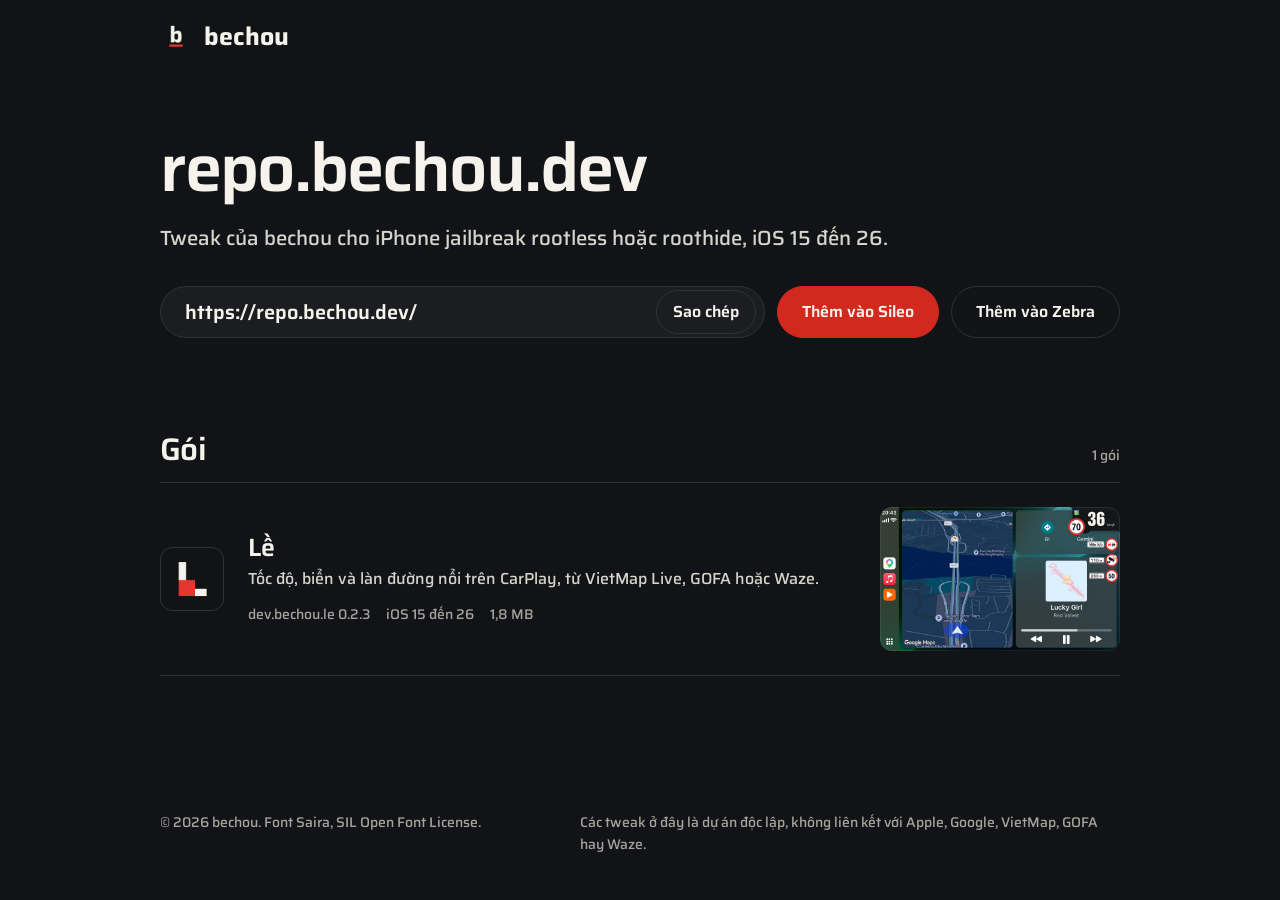
==== commit a8ccceef: "feat(le): publish Lề 0.2.3, which accepts roothide Bootstrap's CarPlay" ====
--- a/index.html
+++ b/index.html
@@ -54,7 +54,7 @@
             <h3 class="pkg__name">Lề</h3>
             <p class="pkg__line">Tốc độ, biển và làn đường nổi trên CarPlay, từ VietMap Live, GOFA hoặc Waze.</p>
             <ul class="pkg__meta">
-              <li>dev.bechou.le 0.2.2</li>
+              <li>dev.bechou.le 0.2.3</li>
               <li>iOS 15 đến 26</li>
               <li>1,8 MB</li>
               <li data-downloads="dev.bechou.le" hidden></li>
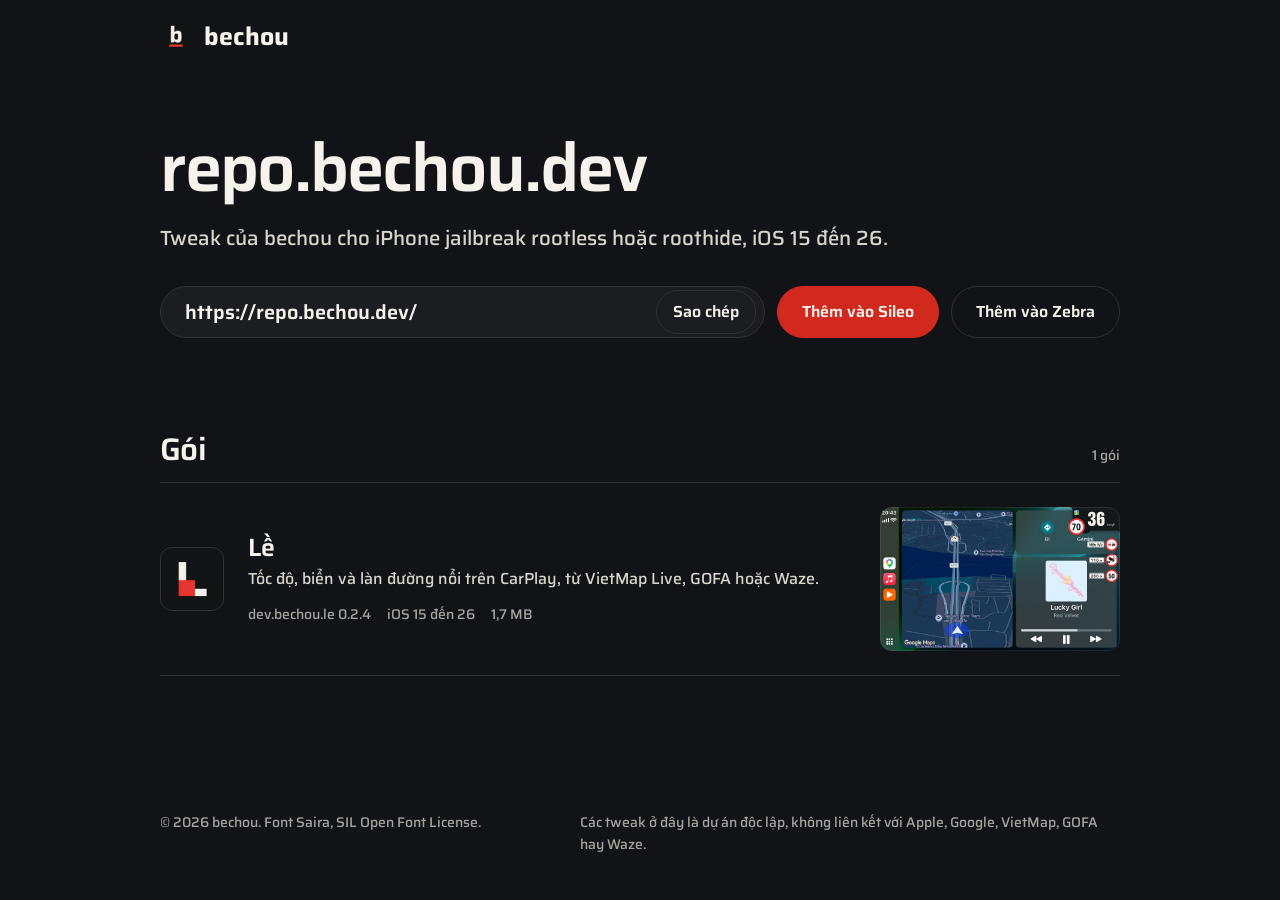
==== commit e2365ecb: "feat(le): publish Lề 0.2.4, whose bubble shows over apps cast to CarPlay from SpringBoard" ====
--- a/index.html
+++ b/index.html
@@ -54,9 +54,9 @@
             <h3 class="pkg__name">Lề</h3>
             <p class="pkg__line">Tốc độ, biển và làn đường nổi trên CarPlay, từ VietMap Live, GOFA hoặc Waze.</p>
             <ul class="pkg__meta">
-              <li>dev.bechou.le 0.2.3</li>
+              <li>dev.bechou.le 0.2.4</li>
               <li>iOS 15 đến 26</li>
-              <li>1,8 MB</li>
+              <li>1,7 MB</li>
               <li data-downloads="dev.bechou.le" hidden></li>
             </ul>
           </div>
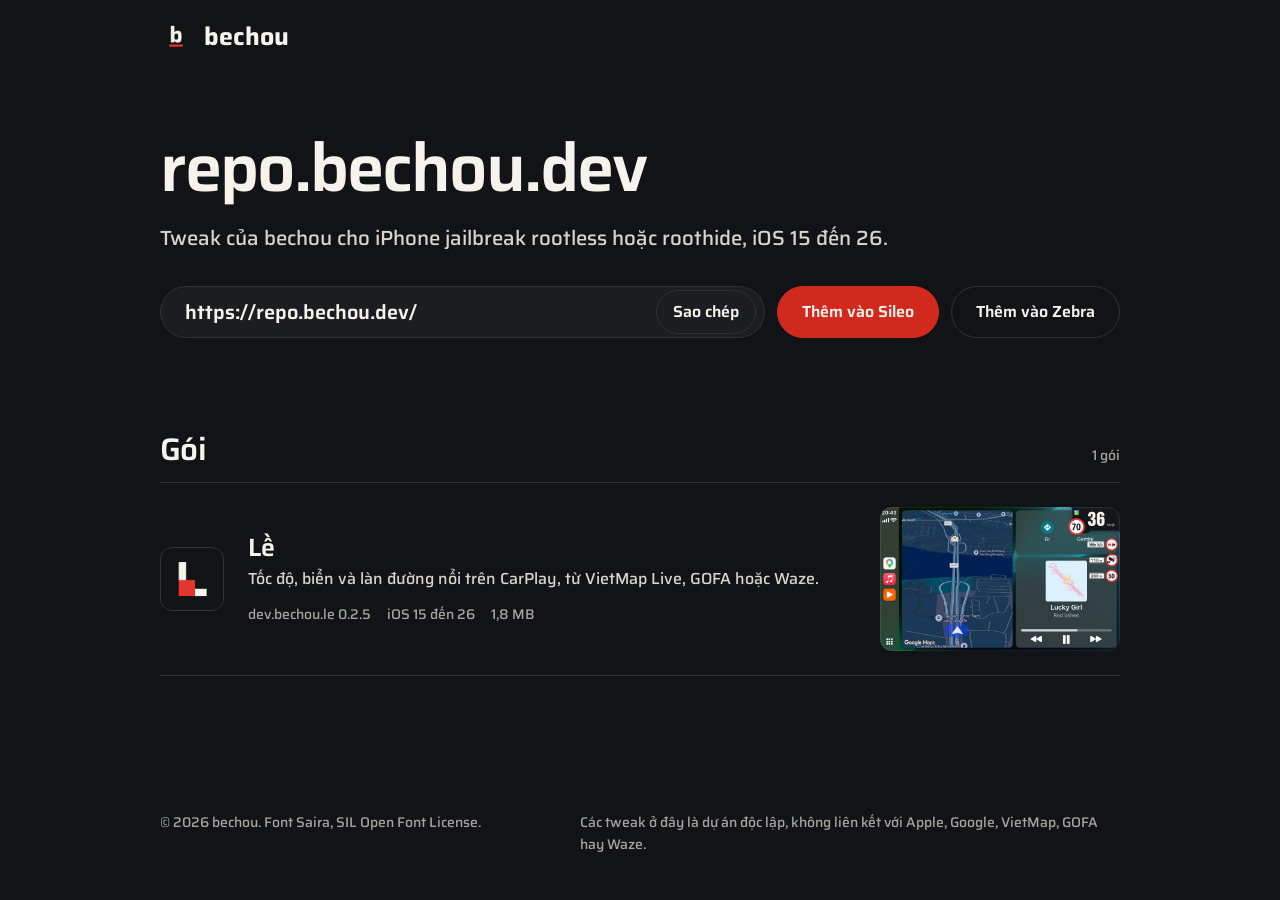
==== commit 534f71b6: "feat(le): publish Lề 0.2.5, whose CarPlay presentation is chosen place by place and whose bubble kee" ====
--- a/index.html
+++ b/index.html
@@ -54,9 +54,9 @@
             <h3 class="pkg__name">Lề</h3>
             <p class="pkg__line">Tốc độ, biển và làn đường nổi trên CarPlay, từ VietMap Live, GOFA hoặc Waze.</p>
             <ul class="pkg__meta">
-              <li>dev.bechou.le 0.2.4</li>
+              <li>dev.bechou.le 0.2.5</li>
               <li>iOS 15 đến 26</li>
-              <li>1,7 MB</li>
+              <li>1,8 MB</li>
               <li data-downloads="dev.bechou.le" hidden></li>
             </ul>
           </div>
